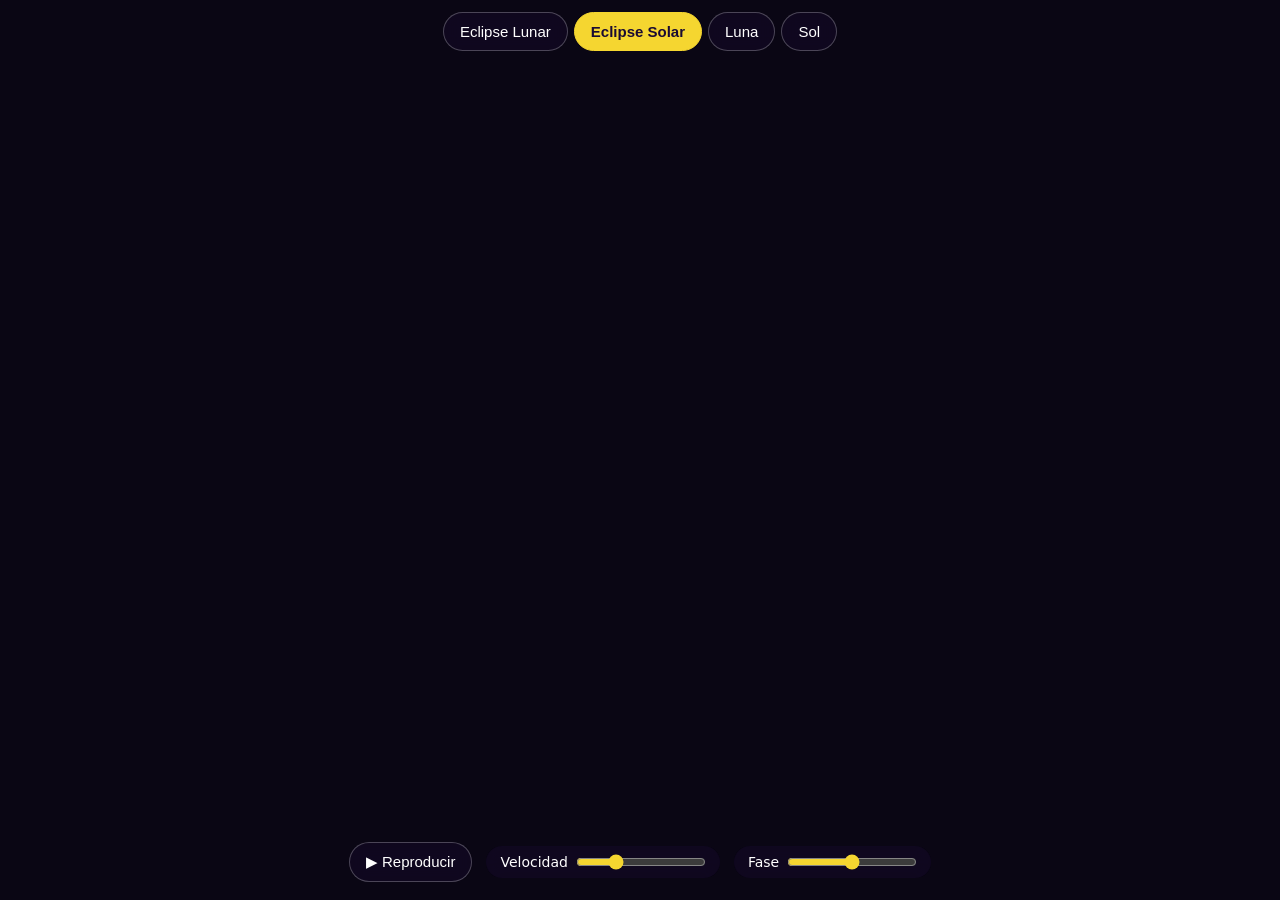
==== index.html @ 8826cd23 "Rename index 6.html to index.html" ====
<!DOCTYPE html>
<html lang="es">
<head>
<meta charset="UTF-8">
<meta name="viewport" content="width=device-width, initial-scale=1, user-scalable=no">
<title>Eclipses</title>
<link rel="stylesheet" href="style.css">
</head>
<body>
<nav id="menu">
  <button data-mode="lunar">Eclipse Lunar</button>
  <button data-mode="solar" class="on">Eclipse Solar</button>
  <button data-mode="luna">Luna</button>
  <button data-mode="sol">Sol</button>
</nav>
<canvas id="c"></canvas>
<p id="info"></p>
<div id="controls">
  <button id="play">▶ Reproducir</button>
  <label id="speedBox">Velocidad <input type="range" id="speed" min="0.2" max="3" step="0.1" value="1"></label>
  <label id="phaseBox">Fase <input type="range" id="phase" min="0" max="1" step="0.005" value="0.5"></label>
</div>
<script src="script.js"></script>
</body>
</html>
---- style.css ----
*{box-sizing:border-box;margin:0;padding:0;-webkit-tap-highlight-color:transparent}
html,body{height:100%;overflow:hidden;background:#0a0614;font-family:-apple-system,system-ui,sans-serif}
canvas{position:fixed;inset:0;width:100%;height:100%;touch-action:none;cursor:grab}
canvas:active{cursor:grabbing}
#menu{position:fixed;top:0;left:0;right:0;z-index:2;display:flex;gap:6px;justify-content:center;flex-wrap:wrap;padding:12px}
#menu button{border:1px solid rgba(255,255,255,.25);background:rgba(20,10,40,.55);color:#fff;padding:10px 16px;border-radius:999px;font-size:15px;backdrop-filter:blur(8px)}
#menu button.on{background:#f5d630;color:#1a0b33;border-color:#f5d630;font-weight:600}
#info{position:fixed;bottom:22px;left:0;right:0;text-align:center;color:#fff;opacity:.8;font-size:15px;pointer-events:none}
#info{bottom:84px}
#controls{position:fixed;bottom:18px;left:0;right:0;z-index:2;display:flex;gap:14px;justify-content:center;align-items:center;flex-wrap:wrap;padding:0 12px;color:#fff;font-size:14px}
#controls button{border:1px solid rgba(255,255,255,.25);background:rgba(20,10,40,.55);color:#fff;padding:10px 16px;border-radius:999px;font-size:15px;backdrop-filter:blur(8px)}
#controls button.on{background:#f5d630;color:#1a0b33;border-color:#f5d630;font-weight:600}
#controls label{display:flex;align-items:center;gap:8px;background:rgba(20,10,40,.55);padding:8px 14px;border-radius:999px;backdrop-filter:blur(8px)}
#controls input{accent-color:#f5d630;width:130px}
#phaseBox{display:none}
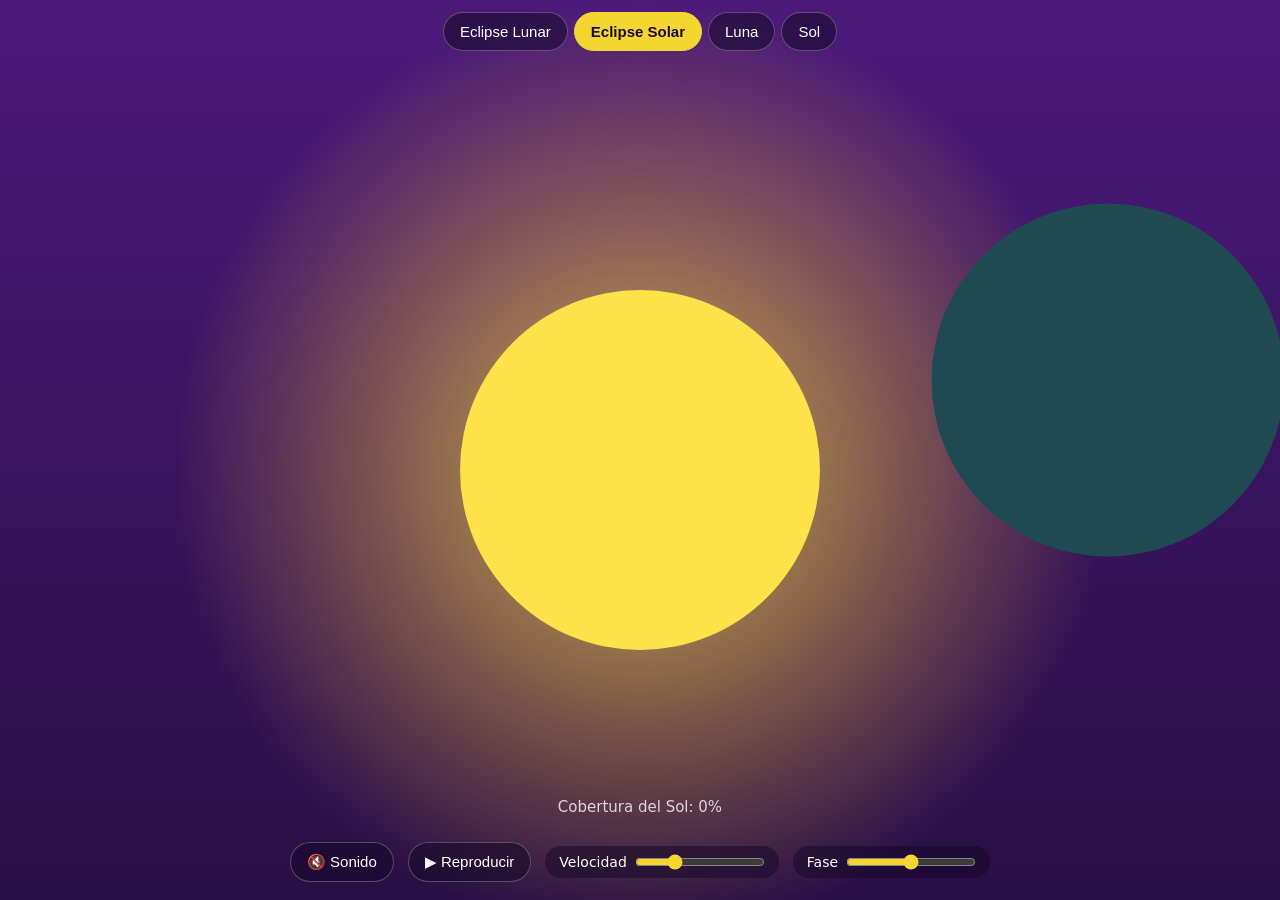
==== commit 2ad330c8: "Rename index 7.html to index.html" ====
--- a/index.html
+++ b/index.html
@@ -16,6 +16,7 @@
 <canvas id="c"></canvas>
 <p id="info"></p>
 <div id="controls">
+  <button id="sound">🔇 Sonido</button>
   <button id="play">▶ Reproducir</button>
   <label id="speedBox">Velocidad <input type="range" id="speed" min="0.2" max="3" step="0.1" value="1"></label>
   <label id="phaseBox">Fase <input type="range" id="phase" min="0" max="1" step="0.005" value="0.5"></label>
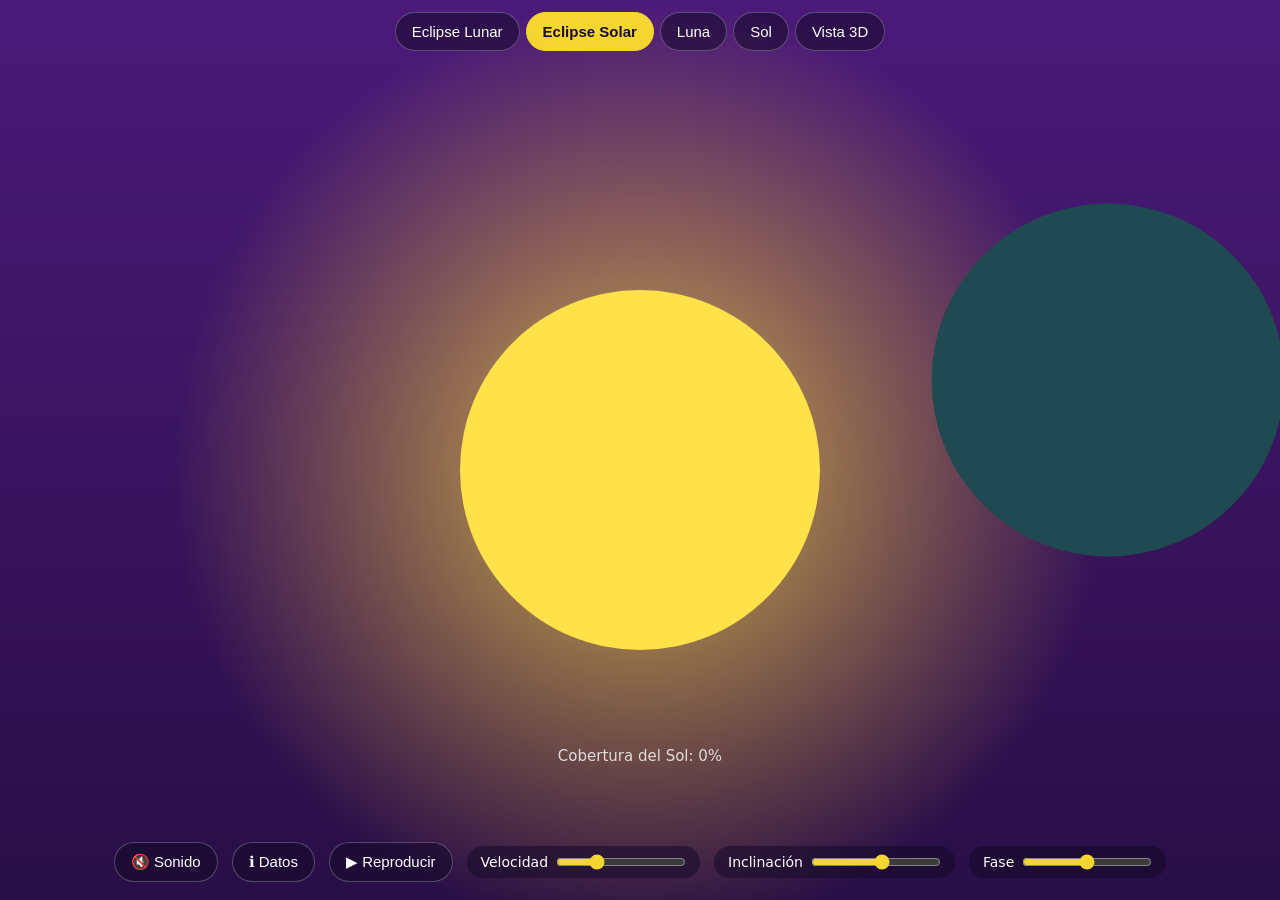
==== commit 53698865: "Rename index 9.html to index.html" ====
--- a/index.html
+++ b/index.html
@@ -4,7 +4,7 @@
 <meta charset="UTF-8">
 <meta name="viewport" content="width=device-width, initial-scale=1, user-scalable=no">
 <title>Eclipses</title>
-<link rel="stylesheet" href="style.css">
+<link rel="stylesheet" href="style.css?v=4">
 </head>
 <body>
 <nav id="menu">
@@ -12,15 +12,23 @@
   <button data-mode="solar" class="on">Eclipse Solar</button>
   <button data-mode="luna">Luna</button>
   <button data-mode="sol">Sol</button>
+  <button data-mode="3d">Vista 3D</button>
 </nav>
 <canvas id="c"></canvas>
 <p id="info"></p>
+<aside id="panel" hidden>
+  <h2 id="pTitle"></h2>
+  <p id="pBody"></p>
+  <p id="pLive"></p>
+</aside>
 <div id="controls">
   <button id="sound">🔇 Sonido</button>
+  <button id="dataBtn">ℹ Datos</button>
   <button id="play">▶ Reproducir</button>
   <label id="speedBox">Velocidad <input type="range" id="speed" min="0.2" max="3" step="0.1" value="1"></label>
+  <label id="tiltBox">Inclinación <input type="range" id="tilt" min="0" max="1" step="0.01" value="0.55"></label>
   <label id="phaseBox">Fase <input type="range" id="phase" min="0" max="1" step="0.005" value="0.5"></label>
 </div>
-<script src="script.js"></script>
+<script src="script.js?v=4"></script>
 </body>
 </html>
--- a/style.css
+++ b/style.css
@@ -13,3 +13,10 @@
 #controls label{display:flex;align-items:center;gap:8px;background:rgba(20,10,40,.55);padding:8px 14px;border-radius:999px;backdrop-filter:blur(8px)}
 #controls input{accent-color:#f5d630;width:130px}
 #phaseBox{display:none}
+#tiltBox{display:none}
+#panel{position:fixed;top:70px;right:12px;z-index:3;width:min(340px,calc(100vw - 24px));background:rgba(20,10,40,.82);color:#fff;border:1px solid rgba(255,255,255,.2);border-radius:18px;padding:16px;backdrop-filter:blur(10px);line-height:1.4}
+#panel[hidden]{display:none}
+#panel h2{font-size:18px;margin-bottom:8px;color:#f5d630}
+#panel p{font-size:14px;opacity:.92}
+#pLive{margin-top:10px;padding-top:10px;border-top:1px solid rgba(255,255,255,.2);font-weight:600;color:#ffe98a}
+#info{bottom:135px}
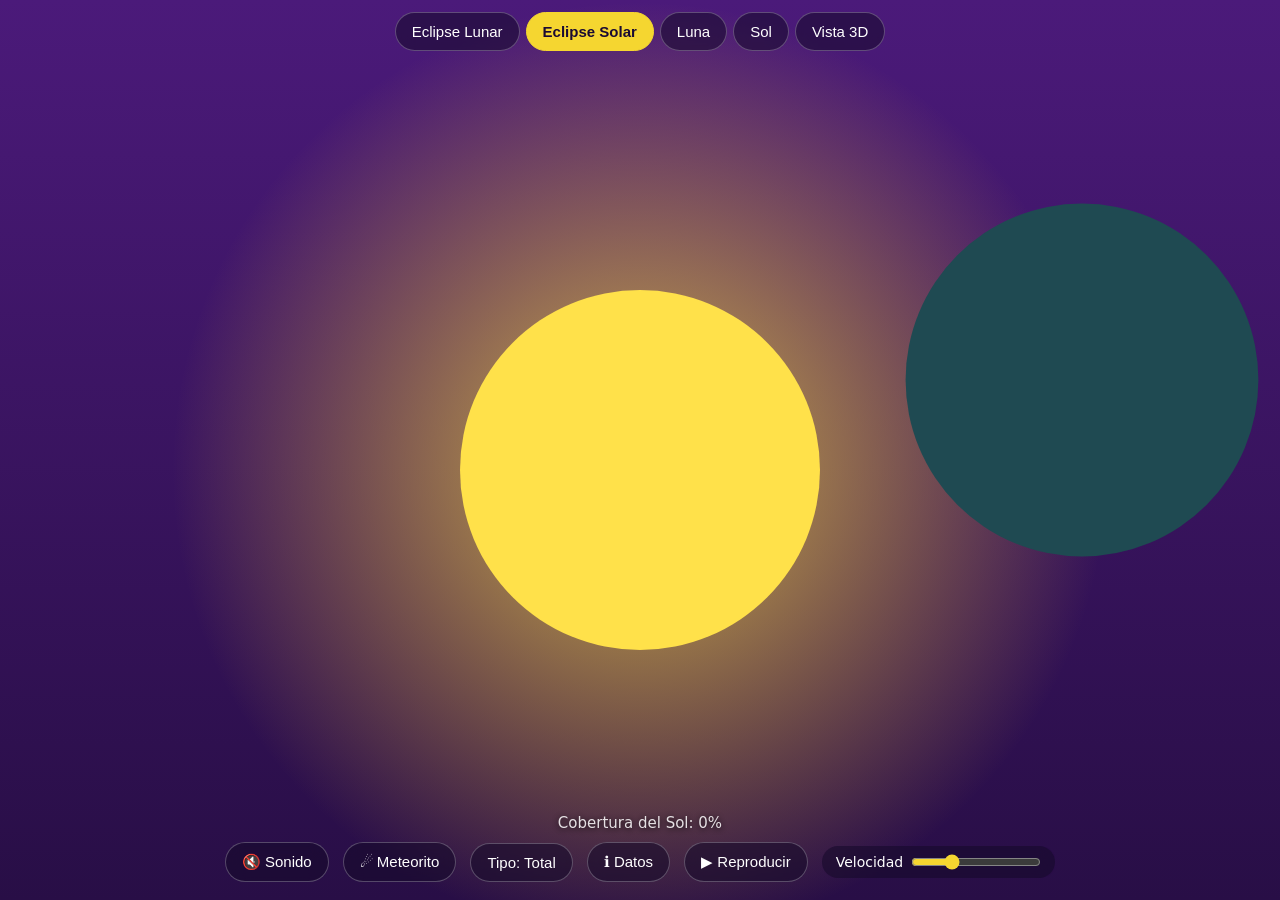
==== commit 332ab707: "Rename index 5.html to index.html" ====
--- a/index.html
+++ b/index.html
@@ -4,7 +4,7 @@
 <meta charset="UTF-8">
 <meta name="viewport" content="width=device-width, initial-scale=1, user-scalable=no">
 <title>Eclipses</title>
-<link rel="stylesheet" href="style.css?v=4">
+<link rel="stylesheet" href="style.css?v=5">
 </head>
 <body>
 <nav id="menu">
@@ -15,20 +15,23 @@
   <button data-mode="3d">Vista 3D</button>
 </nav>
 <canvas id="c"></canvas>
-<p id="info"></p>
 <aside id="panel" hidden>
   <h2 id="pTitle"></h2>
   <p id="pBody"></p>
   <p id="pLive"></p>
 </aside>
 <div id="controls">
+  <p id="info"></p>
   <button id="sound">🔇 Sonido</button>
+  <button id="meteorBtn">☄ Meteorito</button>
+  <button id="repairBtn" style="display:none">🔄 Reparar</button>
+  <button id="annBtn">Tipo: Total</button>
   <button id="dataBtn">ℹ Datos</button>
   <button id="play">▶ Reproducir</button>
   <label id="speedBox">Velocidad <input type="range" id="speed" min="0.2" max="3" step="0.1" value="1"></label>
   <label id="tiltBox">Inclinación <input type="range" id="tilt" min="0" max="1" step="0.01" value="0.55"></label>
   <label id="phaseBox">Fase <input type="range" id="phase" min="0" max="1" step="0.005" value="0.5"></label>
 </div>
-<script src="script.js?v=4"></script>
+<script src="script.js?v=5"></script>
 </body>
 </html>
--- a/style.css
+++ b/style.css
@@ -20,3 +20,10 @@
 #panel p{font-size:14px;opacity:.92}
 #pLive{margin-top:10px;padding-top:10px;border-top:1px solid rgba(255,255,255,.2);font-weight:600;color:#ffe98a}
 #info{bottom:135px}
+#controls{pointer-events:none}
+#controls>*{pointer-events:auto}
+#controls #info{position:static;flex-basis:100%;text-align:center;color:#fff;opacity:.85;font-size:15px;pointer-events:none;margin-bottom:-4px;text-shadow:0 1px 6px #000}
+#controls button{touch-action:manipulation}
+canvas.aim{cursor:crosshair}
+#panel{top:70px}
+#controls #phaseBox,#controls #tiltBox{display:none}
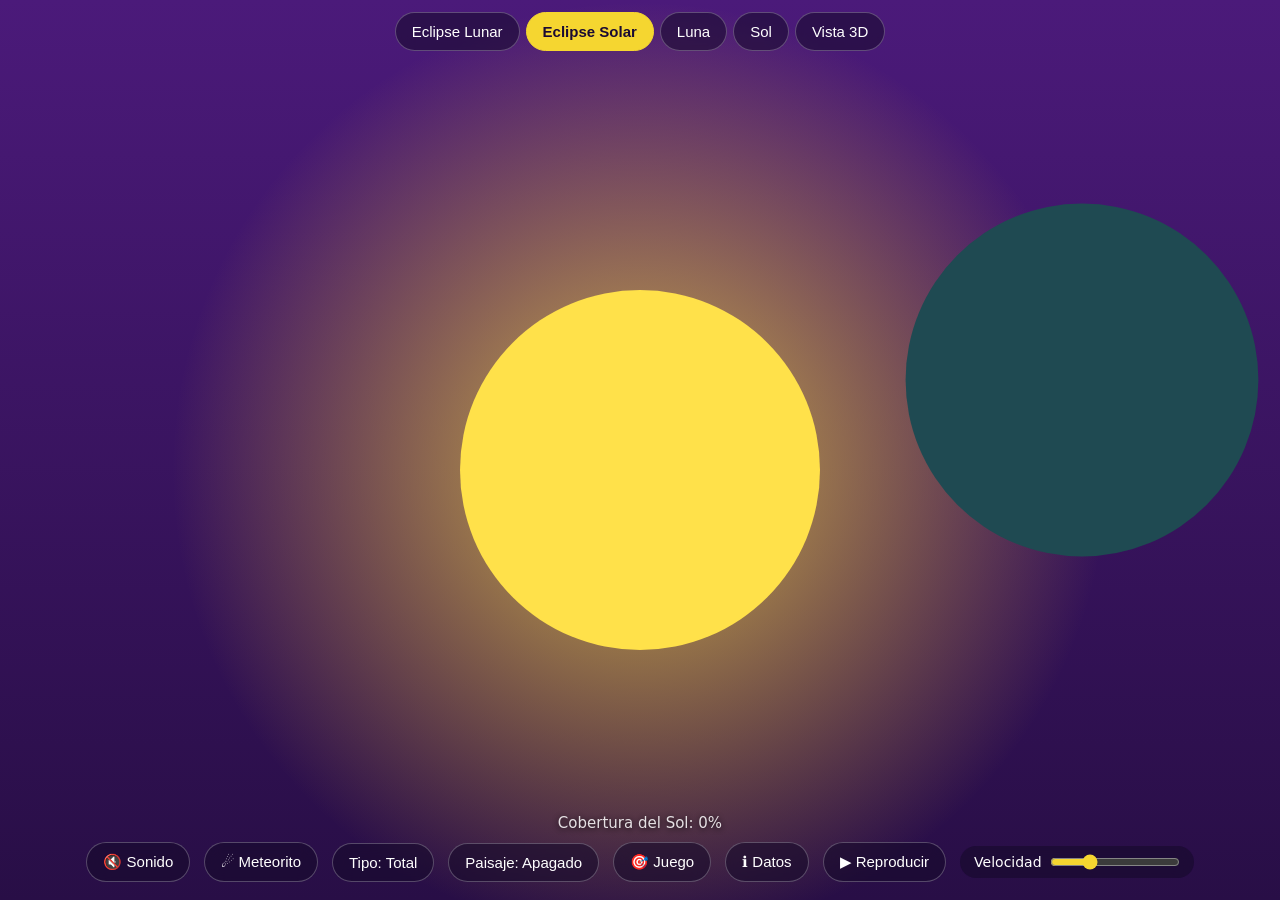
==== commit df8b5118: "Rename index 6.html to index.html" ====
--- a/index.html
+++ b/index.html
@@ -4,7 +4,15 @@
 <meta charset="UTF-8">
 <meta name="viewport" content="width=device-width, initial-scale=1, user-scalable=no">
 <title>Eclipses</title>
-<link rel="stylesheet" href="style.css?v=5">
+<link rel="manifest" href="manifest.webmanifest">
+<meta name="theme-color" content="#0a0614">
+<meta name="apple-mobile-web-app-capable" content="yes">
+<meta name="mobile-web-app-capable" content="yes">
+<meta name="apple-mobile-web-app-title" content="Eclipses">
+<meta name="apple-mobile-web-app-status-bar-style" content="black-translucent">
+<link rel="apple-touch-icon" href="icon-192.png">
+<link rel="icon" href="icon-192.png">
+<link rel="stylesheet" href="style.css?v=6">
 </head>
 <body>
 <nav id="menu">
@@ -15,6 +23,7 @@
   <button data-mode="3d">Vista 3D</button>
 </nav>
 <canvas id="c"></canvas>
+<div id="hud" hidden></div>
 <aside id="panel" hidden>
   <h2 id="pTitle"></h2>
   <p id="pBody"></p>
@@ -26,12 +35,14 @@
   <button id="meteorBtn">☄ Meteorito</button>
   <button id="repairBtn" style="display:none">🔄 Reparar</button>
   <button id="annBtn">Tipo: Total</button>
+  <button id="landBtn">Paisaje: Apagado</button>
+  <button id="gameBtn">🎯 Juego</button>
   <button id="dataBtn">ℹ Datos</button>
   <button id="play">▶ Reproducir</button>
   <label id="speedBox">Velocidad <input type="range" id="speed" min="0.2" max="3" step="0.1" value="1"></label>
   <label id="tiltBox">Inclinación <input type="range" id="tilt" min="0" max="1" step="0.01" value="0.55"></label>
   <label id="phaseBox">Fase <input type="range" id="phase" min="0" max="1" step="0.005" value="0.5"></label>
 </div>
-<script src="script.js?v=5"></script>
+<script src="script.js?v=6"></script>
 </body>
 </html>
--- a/style.css
+++ b/style.css
@@ -27,3 +27,5 @@
 canvas.aim{cursor:crosshair}
 #panel{top:70px}
 #controls #phaseBox,#controls #tiltBox{display:none}
+#hud{position:fixed;top:64px;left:12px;z-index:3;background:rgba(20,10,40,.82);color:#ffe98a;border:1px solid rgba(255,255,255,.2);border-radius:14px;padding:10px 14px;font-size:16px;font-weight:600;backdrop-filter:blur(10px)}
+#hud[hidden]{display:none}
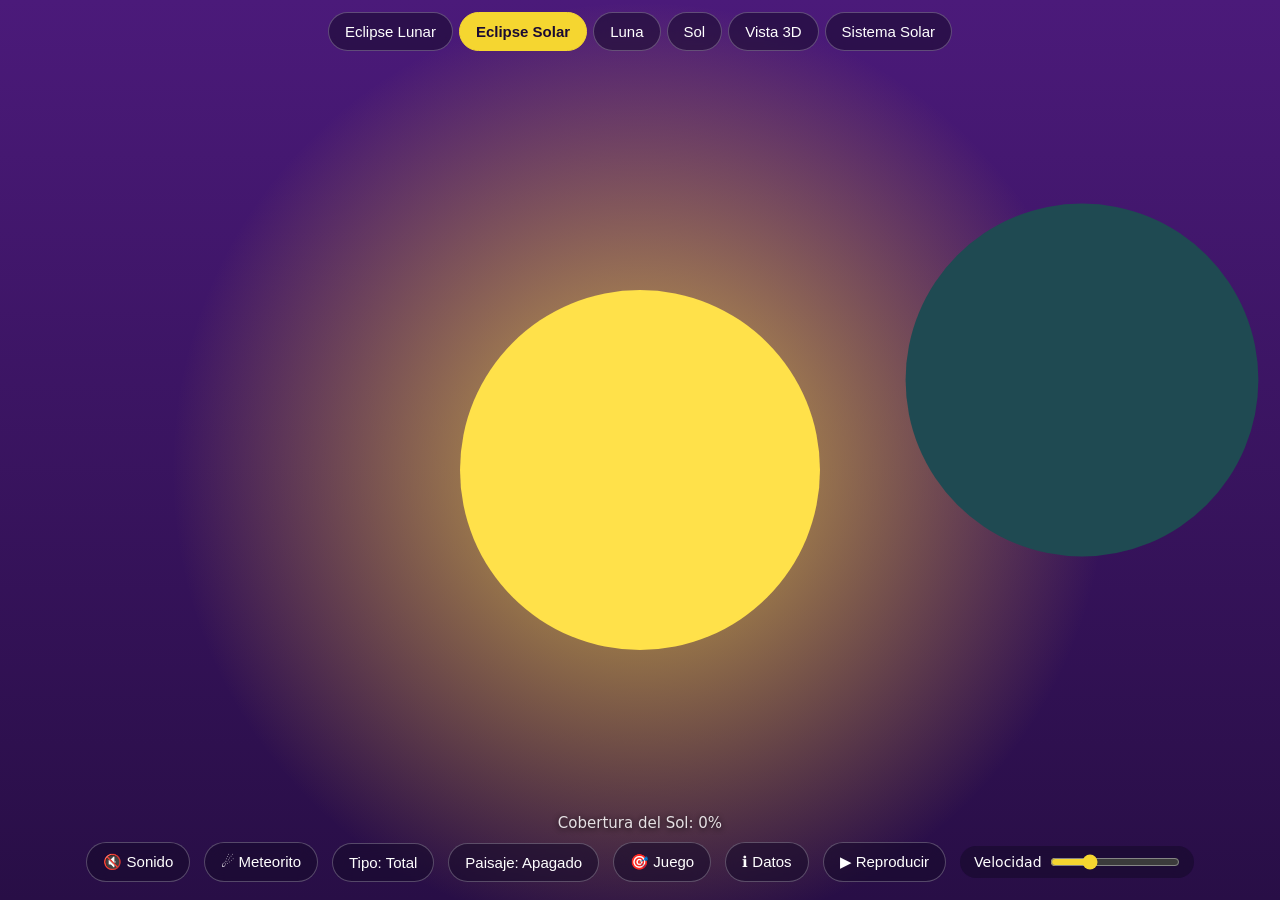
==== commit 15c397b0: "Rename index 7.html to index.html" ====
--- a/index.html
+++ b/index.html
@@ -12,7 +12,7 @@
 <meta name="apple-mobile-web-app-status-bar-style" content="black-translucent">
 <link rel="apple-touch-icon" href="icon-192.png">
 <link rel="icon" href="icon-192.png">
-<link rel="stylesheet" href="style.css?v=6">
+<link rel="stylesheet" href="style.css?v=7">
 </head>
 <body>
 <nav id="menu">
@@ -21,6 +21,7 @@
   <button data-mode="luna">Luna</button>
   <button data-mode="sol">Sol</button>
   <button data-mode="3d">Vista 3D</button>
+  <button data-mode="sistema">Sistema Solar</button>
 </nav>
 <canvas id="c"></canvas>
 <div id="hud" hidden></div>
@@ -43,6 +44,6 @@
   <label id="tiltBox">Inclinación <input type="range" id="tilt" min="0" max="1" step="0.01" value="0.55"></label>
   <label id="phaseBox">Fase <input type="range" id="phase" min="0" max="1" step="0.005" value="0.5"></label>
 </div>
-<script src="script.js?v=6"></script>
+<script src="script.js?v=7"></script>
 </body>
 </html>
